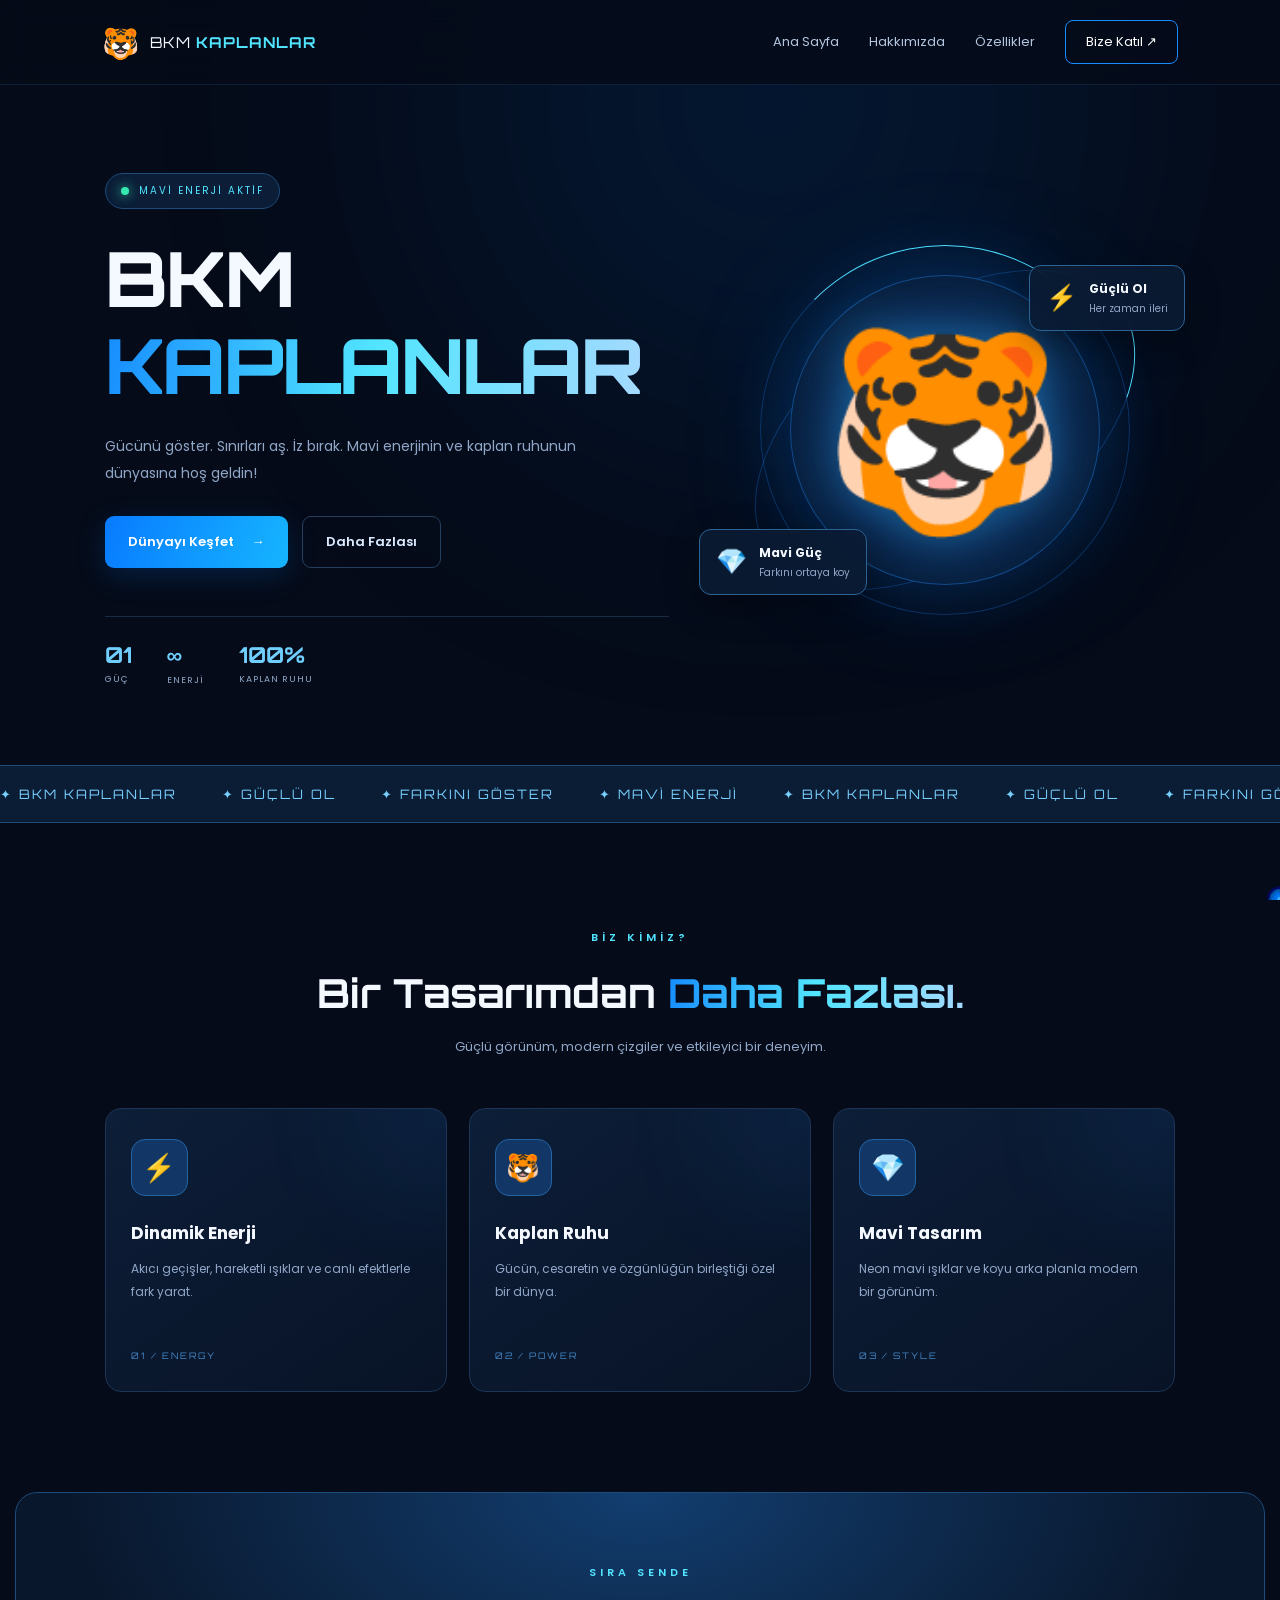
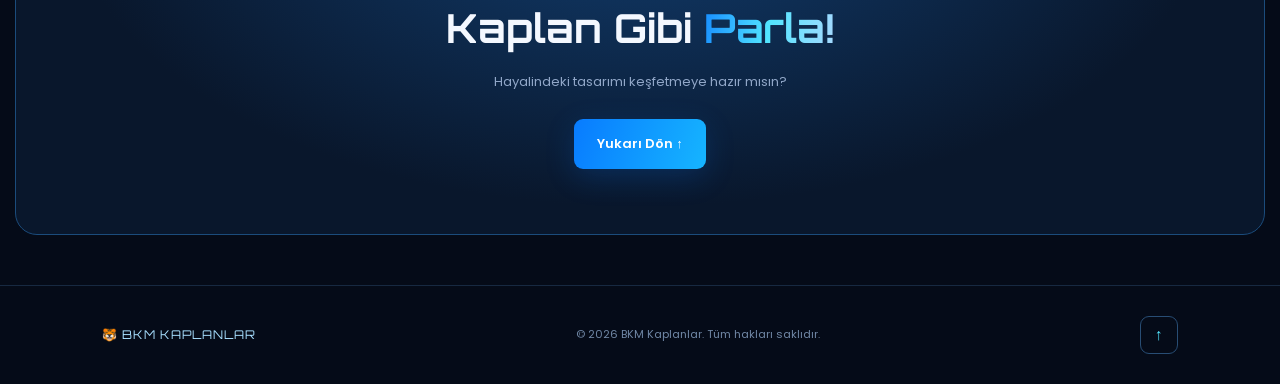
==== web/index.html @ 0373c17e "hata düzeltim ve 404 bulunamadı (not found) ekledim" ====
<!DOCTYPE html>
<html lang="tr">
<head>
    <meta charset="UTF-8">
    <meta name="viewport" content="width=device-width, initial-scale=1.0">
    <title>BKM Kaplanlar | Gücünü Göster</title>
    <link rel="stylesheet" href="style.css">
    <link rel="preconnect" href="https://fonts.googleapis.com">
    <link href="https://fonts.googleapis.com/css2?family=Orbitron:wght@400;600;800&family=Poppins:wght@300;400;600;700&display=swap" rel="stylesheet">
</head>
<body>

    <div class="background-glow"></div>
    <canvas id="particles"></canvas>

    <header class="navbar">
        <a href="#anasayfa" class="logo">
            <span class="logo-icon">🐯</span>
            <span>BKM <b>KAPLANLAR</b></span>
        </a>

        <button class="menu-toggle" id="menuToggle" aria-label="Menüyü aç"
            aria-expanded="false">☰</button>

        <nav id="navMenu">
            <a href="#anasayfa">Ana Sayfa</a>
            <a href="#hakkimizda">Hakkımızda</a>
            <a href="#ozellikler">Özellikler</a>
            <a href="#iletisim" class="nav-button">Bize Katıl ↗</a>
        </nav>
    </header>

    <main>
        <section class="hero" id="anasayfa">
            <div class="hero-content reveal">
                <div class="status">
                    <span class="status-dot"></span>
                    MAVİ ENERJİ AKTİF
                </div>

                <h1>
                    BKM<br>
                    <span class="gradient-text">KAPLANLAR</span>
                </h1>

                <p class="hero-description">
                    Gücünü göster. Sınırları aş. İz bırak.
                    Mavi enerjinin ve kaplan ruhunun dünyasına hoş geldin!
                </p>

                <div class="hero-buttons">
                    <a href="#hakkimizda" class="primary-button">
                        Dünyayı Keşfet <span>→</span>
                    </a>
                    <a href="#ozellikler" class="secondary-button">
                        Daha Fazlası
                    </a>
                </div>

                <div class="hero-stats">
                    <div>
                        <strong>01</strong>
                        <span>GÜÇ</span>
                    </div>
                    <div>
                        <strong>∞</strong>
                        <span>ENERJİ</span>
                    </div>
                    <div>
                        <strong>100%</strong>
                        <span>KAPLAN RUHU</span>
                    </div>
                </div>
            </div>

            <div class="hero-visual reveal">
                <div class="orbit orbit-one"></div>
                <div class="orbit orbit-two"></div>

                <div class="tiger-circle">
                    <div class="tiger-glow"></div>
                    <div class="tiger-emoji">🐯</div>
                </div>

                <div class="floating-card card-top">
                    <span>⚡</span>
                    <div>
                        <strong>Güçlü Ol</strong>
                        <small>Her zaman ileri</small>
                    </div>
                </div>

                <div class="floating-card card-bottom">
                    <span>💎</span>
                    <div>
                        <strong>Mavi Güç</strong>
                        <small>Farkını ortaya koy</small>
                    </div>
                </div>
            </div>
        </section>

        <div class="marquee">
            <div class="marquee-track">
                <span>✦ BKM KAPLANLAR</span>
                <span>✦ GÜÇLÜ OL</span>
                <span>✦ FARKINI GÖSTER</span>
                <span>✦ MAVİ ENERJİ</span>
                <span>✦ BKM KAPLANLAR</span>
                <span>✦ GÜÇLÜ OL</span>
                <span>✦ FARKINI GÖSTER</span>
                <span>✦ MAVİ ENERJİ</span>
            </div>
        </div>

        <section class="about section" id="hakkimizda">
            <div class="section-heading reveal">
                <span class="eyebrow">BİZ KİMİZ?</span>
                <h2>Bir Tasarımdan <span class="gradient-text">Daha Fazlası.</span></h2>
                <p>Güçlü görünüm, modern çizgiler ve etkileyici bir deneyim.</p>
            </div>

            <div class="feature-grid" id="ozellikler">
                <article class="feature-card reveal">
                    <div class="feature-icon">⚡</div>
                    <h3>Dinamik Enerji</h3>
                    <p>Akıcı geçişler, hareketli ışıklar ve canlı efektlerle fark yarat.</p>
                    <span class="card-number">01 / ENERGY</span>
                </article>

                <article class="feature-card reveal">
                    <div class="feature-icon">🐯</div>
                    <h3>Kaplan Ruhu</h3>
                    <p>Gücün, cesaretin ve özgünlüğün birleştiği özel bir dünya.</p>
                    <span class="card-number">02 / POWER</span>
                </article>

                <article class="feature-card reveal">
                    <div class="feature-icon">💎</div>
                    <h3>Mavi Tasarım</h3>
                    <p>Neon mavi ışıklar ve koyu arka planla modern bir görünüm.</p>
                    <span class="card-number">03 / STYLE</span>
                </article>
            </div>
        </section>

        <section class="cta-section section reveal" id="iletisim">
            <span class="eyebrow">SIRA SENDE</span>
            <h2>Kaplan Gibi <span class="gradient-text">Parla!</span></h2>
            <p>Hayalindeki tasarımı keşfetmeye hazır mısın?</p>
            <a href="#anasayfa" class="primary-button">Yukarı Dön ↑</a>
        </section>
    </main>

    <footer>
        <a href="#anasayfa" class="footer-logo">🐯 BKM KAPLANLAR</a>
        <p>© <span id="year"></span> BKM Kaplanlar. Tüm hakları saklıdır.</p>
        <a href="#anasayfa" class="back-top">↑</a>
    </footer>

    <script src="script.js"></script>
</body>
</html>
---- web/style.css ----
:root {
    --bg: #050b18;
    --panel: #0b1730;
    --blue: #168cff;
    --cyan: #52e5ff;
    --text: #f4f8ff;
    --muted: #91a7c8;
}

* {
    margin: 0;
    padding: 0;
    box-sizing: border-box;
}

html {
    scroll-behavior: smooth;
    scroll-padding-top: 90px;
}

body {
    background: var(--bg);
    color: var(--text);
    font-family: 'Poppins', sans-serif;
    overflow-x: hidden;
}

a {
    color: inherit;
    text-decoration: none;
}

button, a {
    -webkit-tap-highlight-color: transparent;
}

.background-glow {
    position: fixed;
    width: 650px;
    height: 650px;
    top: -220px;
    left: 35%;
    background: #087bff;
    opacity: .12;
    filter: blur(150px);
    border-radius: 50%;
    pointer-events: none;
    z-index: -1;
}

#particles {
    position: fixed;
    inset: 0;
    width: 100%;
    height: 100%;
    pointer-events: none;
    z-index: -1;
}

.navbar {
    width: 100%;
    min-height: 85px;
    padding: 20px 8%;
    display: flex;
    align-items: center;
    justify-content: space-between;
    gap: 20px;
    background: rgba(5, 11, 24, .8);
    border-bottom: 1px solid rgba(82, 180, 255, .13);
    backdrop-filter: blur(18px);
    position: sticky;
    top: 0;
    z-index: 100;
}

.logo, .footer-logo {
    display: flex;
    align-items: center;
    gap: 10px;
    font-family: 'Orbitron', sans-serif;
    font-size: 15px;
    letter-spacing: 1px;
}

.logo-icon {
    font-size: 30px;
}

.logo b {
    color: var(--cyan);
}

nav {
    display: flex;
    align-items: center;
    gap: 30px;
}

nav a {
    color: #b4c5df;
    font-size: 13px;
    transition: .3s;
}

nav a:hover {
    color: var(--cyan);
}

.nav-button {
    border: 1px solid #168cff;
    padding: 11px 20px;
    border-radius: 8px;
    color: white;
}

.nav-button:hover {
    background: var(--blue);
    box-shadow: 0 0 25px #168cff66;
}

.menu-toggle {
    display: none;
    border: 0;
    background: none;
    color: white;
    font-size: 27px;
    cursor: pointer;
}

.hero {
    max-width: 1250px;
    min-height: 680px;
    margin: auto;
    padding: 85px 7% 75px;
    display: grid;
    grid-template-columns: 1.1fr .9fr;
    align-items: center;
    gap: 45px;
}

.status {
    display: inline-flex;
    align-items: center;
    gap: 10px;
    padding: 9px 15px;
    background: #0b1d37;
    border: 1px solid #1d4b7a;
    border-radius: 30px;
    font-size: 10px;
    letter-spacing: 2px;
    color: var(--cyan);
    margin-bottom: 25px;
}

.status-dot {
    width: 8px;
    height: 8px;
    border-radius: 50%;
    background: #35e8b0;
    box-shadow: 0 0 12px #35e8b0;
    animation: pulse 1.5s infinite;
}

.hero h1 {
    font-family: 'Orbitron', sans-serif;
    font-size: clamp(42px, 6vw, 76px);
    font-weight: 800;
    line-height: 1.15;
    letter-spacing: -2px;
}

.gradient-text {
    color: var(--cyan);
    background: linear-gradient(100deg, #168cff, #52e5ff, #a6d9ff);
    -webkit-background-clip: text;
    background-clip: text;
    -webkit-text-fill-color: transparent;
}

.hero-description {
    max-width: 490px;
    color: var(--muted);
    line-height: 1.9;
    margin: 25px 0 30px;
    font-size: 14px;
}

.hero-buttons {
    display: flex;
    flex-wrap: wrap;
    gap: 14px;
}

.primary-button, .secondary-button {
    display: inline-flex;
    justify-content: center;
    align-items: center;
    gap: 18px;
    padding: 15px 23px;
    border-radius: 9px;
    font-size: 13px;
    font-weight: 600;
    transition: transform .3s, box-shadow .3s, background .3s;
}

.primary-button {
    background: linear-gradient(110deg, #087bff, #16b5ff);
    color: white;
    box-shadow: 0 8px 30px #087bff30;
}

.primary-button:hover {
    transform: translateY(-4px);
    box-shadow: 0 10px 35px #087bff70;
}

.secondary-button {
    border: 1px solid #263f60;
    color: #dceaff;
}

.secondary-button:hover {
    border-color: var(--cyan);
    transform: translateY(-4px);
}

.hero-stats {
    display: flex;
    gap: 35px;
    margin-top: 48px;
    padding-top: 24px;
    border-top: 1px solid #1b2b43;
}

.hero-stats div {
    display: flex;
    flex-direction: column;
    gap: 5px;
}

.hero-stats strong {
    font-family: 'Orbitron', sans-serif;
    font-size: 22px;
    color: #70cfff;
}

.hero-stats span {
    font-size: 9px;
    color: var(--muted);
    letter-spacing: 1px;
}

.hero-visual {
    position: relative;
    min-height: 420px;
    display: grid;
    place-items: center;
}

.tiger-circle {
    width: min(310px, 72vw);
    aspect-ratio: 1;
    border-radius: 50%;
    display: grid;
    place-items: center;
    position: relative;
    background: radial-gradient(circle, #123e75 0%, #0b1c3b 55%, #071021 75%);
    border: 1px solid #248dff70;
    box-shadow: 0 0 70px #087bff30, inset 0 0 40px #168cff20;
    animation: float 5s ease-in-out infinite;
}

.tiger-emoji {
    font-size: clamp(120px, 17vw, 195px);
    filter: drop-shadow(0 0 25px #31b8ff65);
    animation: tigerGlow 3s ease-in-out infinite alternate;
    z-index: 2;
}

.tiger-glow {
    position: absolute;
    inset: 15%;
    background: #168cff;
    filter: blur(80px);
    opacity: .35;
    border-radius: 50%;
}

.orbit {
    position: absolute;
    border: 1px solid #258bff45;
    border-radius: 50%;
    pointer-events: none;
}

.orbit-one {
    width: 370px;
    height: 370px;
    animation: rotate 18s linear infinite;
    border-top-color: var(--cyan);
}

.orbit-two {
    width: 430px;
    height: 250px;
    transform: rotate(-35deg);
    border-right-color: var(--cyan);
    animation: rotate 14s linear infinite reverse;
}

.floating-card {
    position: absolute;
    display: flex;
    align-items: center;
    gap: 12px;
    background: rgba(11, 27, 52, .9);
    border: 1px solid #2c6395;
    border-radius: 12px;
    padding: 13px 16px;
    box-shadow: 0 12px 35px #0005;
    backdrop-filter: blur(12px);
    animation: float 4s ease-in-out infinite;
    z-index: 3;
}

.floating-card > span {
    font-size: 25px;
}

.floating-card div {
    display: flex;
    flex-direction: column;
    gap: 3px;
}

.floating-card strong {
    font-size: 12px;
}

.floating-card small {
    color: var(--muted);
    font-size: 10px;
}

.card-top {
    top: 45px;
    right: -10px;
}

.card-bottom {
    bottom: 45px;
    left: -15px;
    animation-delay: -2s;
}

.marquee {
    overflow: hidden;
    background: #0b1c35;
    border-top: 1px solid #1d4b7a;
    border-bottom: 1px solid #1d4b7a;
    padding: 20px 0;
}

.marquee-track {
    display: flex;
    width: max-content;
    gap: 45px;
    animation: marquee 24s linear infinite;
}

.marquee-track span {
    color: #77cfff;
    font-family: 'Orbitron', sans-serif;
    font-size: 13px;
    letter-spacing: 2px;
    white-space: nowrap;
}

.section {
    max-width: 1250px;
    margin: auto;
    padding: 100px 7%;
}

.section-heading {
    text-align: center;
    margin-bottom: 50px;
}

.eyebrow {
    color: var(--cyan);
    font-size: 11px;
    letter-spacing: 4px;
    font-weight: 600;
}

.section-heading h2, .cta-section h2 {
    margin-top: 15px;
    font-family: 'Orbitron', sans-serif;
    font-size: clamp(25px, 4vw, 40px);
    line-height: 1.5;
}

.section-heading p, .cta-section p {
    color: var(--muted);
    margin-top: 12px;
    font-size: 13px;
    line-height: 1.8;
}

.feature-grid {
    display: grid;
    grid-template-columns: repeat(3, 1fr);
    gap: 22px;
}

.feature-card {
    position: relative;
    overflow: hidden;
    padding: 30px 25px;
    background: linear-gradient(145deg, #0d1e38, #081326);
    border: 1px solid #1d3556;
    border-radius: 16px;
    transition: transform .35s, border-color .35s, box-shadow .35s;
}

.feature-card::before {
    content: "";
    position: absolute;
    width: 100px;
    height: 100px;
    right: -40px;
    top: -40px;
    background: var(--blue);
    filter: blur(65px);
    opacity: .2;
    transition: opacity .3s;
}

.feature-card:hover {
    transform: translateY(-10px);
    border-color: #278eff;
    box-shadow: 0 15px 40px #087bff17;
}

.feature-card:hover::before {
    opacity: .65;
}

.feature-icon {
    width: 57px;
    height: 57px;
    display: grid;
    place-items: center;
    background: #123766;
    border: 1px solid #2464a5;
    border-radius: 14px;
    font-size: 27px;
    margin-bottom: 24px;
}

.feature-card h3 {
    font-size: 17px;
    margin-bottom: 12px;
}

.feature-card p {
    color: var(--muted);
    font-size: 12px;
    line-height: 1.9;
    min-height: 70px;
}

.card-number {
    display: block;
    color: #4487c6;
    font-family: 'Orbitron', sans-serif;
    font-size: 9px;
    letter-spacing: 2px;
    margin-top: 22px;
}

.cta-section {
    margin-bottom: 50px;
    padding: 65px 25px;
    text-align: center;
    border: 1px solid #1b4c7c;
    border-radius: 22px;
    background: radial-gradient(ellipse at top, #123e70 0%, #09172c 65%);
}

.cta-section p {
    margin-bottom: 25px;
}

footer {
    display: flex;
    align-items: center;
    justify-content: space-between;
    flex-wrap: wrap;
    gap: 20px;
    padding: 30px 8%;
    border-top: 1px solid #172941;
}

.footer-logo {
    color: #a7dfff;
    font-size: 12px;
}

footer p {
    color: #7087a5;
    font-size: 11px;
}

.back-top {
    display: grid;
    place-items: center;
    width: 38px;
    height: 38px;
    border-radius: 9px;
    border: 1px solid #284d74;
    color: var(--cyan);
}

.reveal {
    opacity: 0;
    transform: translateY(30px);
    transition: opacity .8s ease, transform .8s ease;
}

.reveal.visible {
    opacity: 1;
    transform: translateY(0);
}

@keyframes float {
    0%, 100% { transform: translateY(0); }
    50% { transform: translateY(-14px); }
}

@keyframes rotate {
    to { transform: rotate(360deg); }
}

@keyframes pulse {
    50% { opacity: .35; box-shadow: 0 0 3px #35e8b0; }
}

@keyframes tigerGlow {
    from { filter: drop-shadow(0 0 12px #31b8ff35); }
    to { filter: drop-shadow(0 0 30px #31b8ff90); }
}

@keyframes marquee {
    to { transform: translateX(-50%); }
}

@media (max-width: 850px) {
    .navbar {
        padding: 18px 5%;
    }

    .menu-toggle {
        display: block;
    }

    nav {
        display: none;
        position: absolute;
        top: 100%;
        left: 0;
        right: 0;
        padding: 25px;
        flex-direction: column;
        gap: 22px;
        background: #071326;
        border-bottom: 1px solid #1d4b7a;
    }

    nav.open {
        display: flex;
    }

    .hero {
        grid-template-columns: 1fr;
        padding-top: 65px;
        text-align: center;
        gap: 25px;
    }

    .hero-description {
        margin-left: auto;
        margin-right: auto;
    }

    .hero-buttons, .hero-stats {
        justify-content: center;
    }

    .hero-visual {
        min-height: 390px;
    }

    .card-top {
        right: 0;
    }

    .card-bottom {
        left: 0;
    }

    .feature-grid {
        grid-template-columns: 1fr;
    }

    .feature-card p {
        min-height: auto;
    }

    .section {
        padding-top: 70px;
        padding-bottom: 70px;
    }
}

@media (max-width: 450px) {
    .logo {
        font-size: 11px;
    }

    .hero h1 {
        font-size: 39px;
    }

    .hero-stats {
        gap: 20px;
    }

    .hero-stats strong {
        font-size: 17px;
    }

    .hero-visual {
        min-height: 330px;
    }

    .orbit-one {
        width: 290px;
        height: 290px;
    }

    .orbit-two {
        width: 320px;
        height: 200px;
    }

    .floating-card {
        padding: 10px;
    }

    footer {
        justify-content: center;
        text-align: center;
    }
}

@media (prefers-reduced-motion: reduce) {
    *, *::before, *::after {
        animation-duration: .01ms !important;
        animation-iteration-count: 1 !important;
        scroll-behavior: auto !important;
        transition-duration: .01ms !important;
    }

    .reveal {
        opacity: 1;
        transform: none;
    }
}
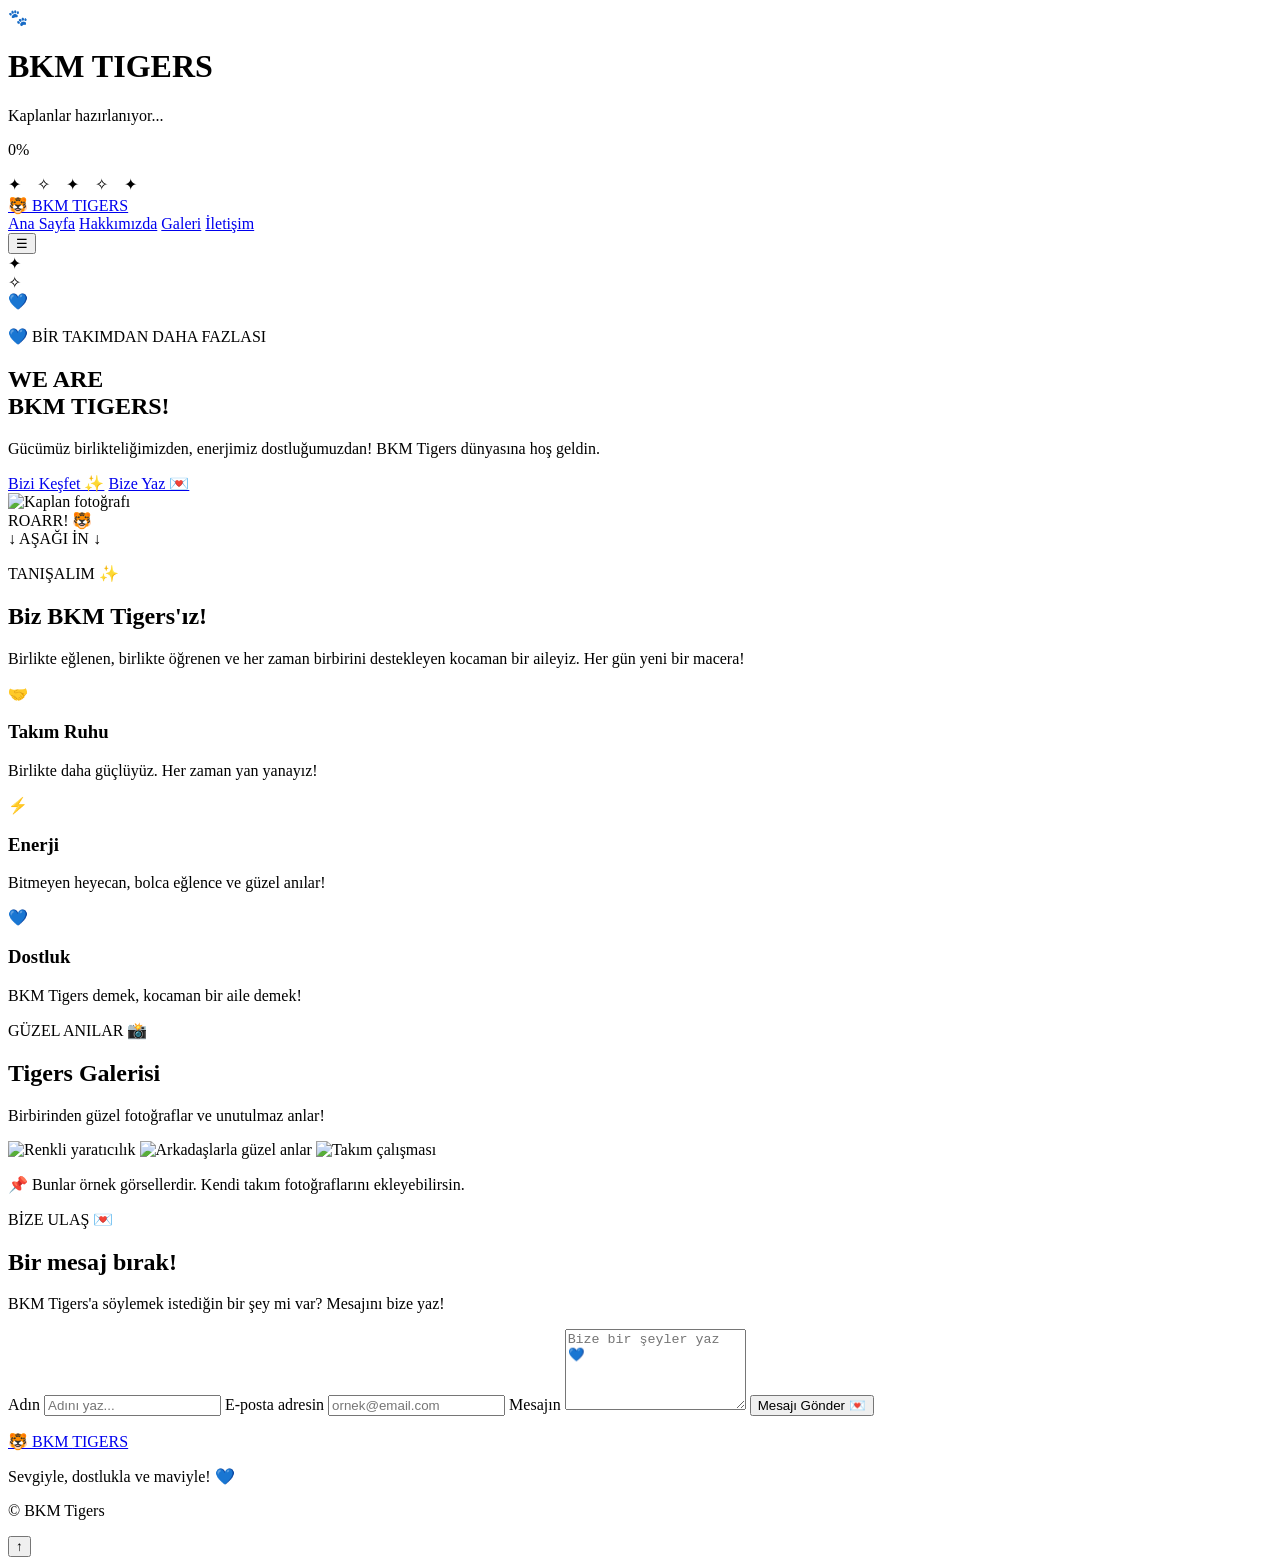
==== commit 775f5409: "yeni dizilim ekledim" ====
--- a/web/index.html
+++ b/web/index.html
@@ -2,163 +2,255 @@
 <!DOCTYPE html>
 <html lang="tr">
 <head>
-    <meta charset="UTF-8">
-    <meta name="viewport" content="width=device-width, initial-scale=1.0">
-    <title>BKM Kaplanlar | Gücünü Göster</title>
-    <link rel="stylesheet" href="style.css">
-    <link rel="preconnect" href="https://fonts.googleapis.com">
-    <link href="https://fonts.googleapis.com/css2?family=Orbitron:wght@400;600;800&family=Poppins:wght@300;400;600;700&display=swap" rel="stylesheet">
+  <meta charset="UTF-8">
+  <meta name="viewport" content="width=device-width, initial-scale=1.0">
+  <meta name="theme-color" content="#071b46">
+
+  <title>BKM Tigers 💙🐯</title>
+
+  <meta
+    name="description"
+    content="BKM Tigers dünyasına hoş geldin! Takımımızı keşfet, galerimize göz at ve bize mesaj gönder."
+  >
+
+  <link rel="preconnect" href="https://fonts.googleapis.com">
+  <link rel="preconnect" href="https://fonts.gstatic.com" crossorigin>
+  <link
+    href="https://fonts.googleapis.com/css2?family=Poppins:wght@400;500;600;700;800&display=swap"
+    rel="stylesheet"
+  >
 </head>
+
 <body>
 
-    <div class="background-glow"></div>
-    <canvas id="particles"></canvas>
-
-    <header class="navbar">
-        <a href="#anasayfa" class="logo">
-            <span class="logo-icon">🐯</span>
-            <span>BKM <b>KAPLANLAR</b></span>
-        </a>
-
-        <button class="menu-toggle" id="menuToggle" aria-label="Menüyü aç"
-            aria-expanded="false">☰</button>
-
-        <nav id="navMenu">
-            <a href="#anasayfa">Ana Sayfa</a>
-            <a href="#hakkimizda">Hakkımızda</a>
-            <a href="#ozellikler">Özellikler</a>
-            <a href="#iletisim" class="nav-button">Bize Katıl ↗</a>
-        </nav>
-    </header>
-
-    <main>
-        <section class="hero" id="anasayfa">
-            <div class="hero-content reveal">
-                <div class="status">
-                    <span class="status-dot"></span>
-                    MAVİ ENERJİ AKTİF
-                </div>
-
-                <h1>
-                    BKM<br>
-                    <span class="gradient-text">KAPLANLAR</span>
-                </h1>
-
-                <p class="hero-description">
-                    Gücünü göster. Sınırları aş. İz bırak.
-                    Mavi enerjinin ve kaplan ruhunun dünyasına hoş geldin!
-                </p>
-
-                <div class="hero-buttons">
-                    <a href="#hakkimizda" class="primary-button">
-                        Dünyayı Keşfet <span>→</span>
-                    </a>
-                    <a href="#ozellikler" class="secondary-button">
-                        Daha Fazlası
-                    </a>
-                </div>
-
-                <div class="hero-stats">
-                    <div>
-                        <strong>01</strong>
-                        <span>GÜÇ</span>
-                    </div>
-                    <div>
-                        <strong>∞</strong>
-                        <span>ENERJİ</span>
-                    </div>
-                    <div>
-                        <strong>100%</strong>
-                        <span>KAPLAN RUHU</span>
-                    </div>
-                </div>
-            </div>
-
-            <div class="hero-visual reveal">
-                <div class="orbit orbit-one"></div>
-                <div class="orbit orbit-two"></div>
-
-                <div class="tiger-circle">
-                    <div class="tiger-glow"></div>
-                    <div class="tiger-emoji">🐯</div>
-                </div>
-
-                <div class="floating-card card-top">
-                    <span>⚡</span>
-                    <div>
-                        <strong>Güçlü Ol</strong>
-                        <small>Her zaman ileri</small>
-                    </div>
-                </div>
-
-                <div class="floating-card card-bottom">
-                    <span>💎</span>
-                    <div>
-                        <strong>Mavi Güç</strong>
-                        <small>Farkını ortaya koy</small>
-                    </div>
-                </div>
-            </div>
-        </section>
-
-        <div class="marquee">
-            <div class="marquee-track">
-                <span>✦ BKM KAPLANLAR</span>
-                <span>✦ GÜÇLÜ OL</span>
-                <span>✦ FARKINI GÖSTER</span>
-                <span>✦ MAVİ ENERJİ</span>
-                <span>✦ BKM KAPLANLAR</span>
-                <span>✦ GÜÇLÜ OL</span>
-                <span>✦ FARKINI GÖSTER</span>
-                <span>✦ MAVİ ENERJİ</span>
-            </div>
+  <!-- YÜKLEME EKRANI -->
+  <div id="loader" class="loader">
+    <div class="loader-content">
+      <div class="loader-paw" aria-hidden="true">🐾</div>
+
+      <h1>BKM <span>TIGERS</span></h1>
+      <p class="loader-message">Kaplanlar hazırlanıyor...</p>
+
+      <div
+        class="loader-track"
+        role="progressbar"
+        aria-label="Sayfa yükleniyor"
+        aria-valuemin="0"
+        aria-valuemax="100"
+        aria-valuenow="0"
+        id="loaderTrack"
+      >
+        <div class="loader-progress" id="loaderProgress"></div>
+      </div>
+
+      <p class="loader-percent" id="loaderPercent">0%</p>
+      <div class="loader-stars" aria-hidden="true">✦　✧　✦　✧　✦</div>
+    </div>
+  </div>
+
+  <!-- ARKA PLAN PARÇACIKLARI -->
+  <div
+    class="background-particles"
+    id="particles"
+    aria-hidden="true"
+  ></div>
+
+  <!-- NAVİGASYON -->
+  <nav class="navbar" aria-label="Ana navigasyon">
+    <a href="#home" class="logo">🐯 BKM <span>TIGERS</span></a>
+
+    <div class="nav-links">
+      <a href="#home">Ana Sayfa</a>
+      <a href="#about">Hakkımızda</a>
+      <a href="#gallery">Galeri</a>
+      <a href="#contact">İletişim</a>
+    </div>
+
+    <button
+      class="menu-btn"
+      id="menuBtn"
+      type="button"
+      aria-label="Menüyü aç"
+      aria-expanded="false"
+      aria-controls="site-navigation"
+    >☰</button>
+  </nav>
+
+  <main>
+    <!-- ANA SAYFA -->
+    <section class="hero" id="home">
+      <div class="floating star star1" aria-hidden="true">✦</div>
+      <div class="floating star star2" aria-hidden="true">✧</div>
+      <div class="floating heart" aria-hidden="true">💙</div>
+
+      <div class="hero-text">
+        <p class="tag">💙 BİR TAKIMDAN DAHA FAZLASI</p>
+
+        <h1>
+          WE ARE<br>
+          <span>BKM TIGERS!</span>
+        </h1>
+
+        <p class="description">
+          Gücümüz birlikteliğimizden, enerjimiz dostluğumuzdan!
+          BKM Tigers dünyasına hoş geldin.
+        </p>
+
+        <div class="hero-buttons">
+          <a href="#about" class="btn primary">Bizi Keşfet ✨</a>
+          <a href="#contact" class="btn secondary">Bize Yaz 💌</a>
         </div>
-
-        <section class="about section" id="hakkimizda">
-            <div class="section-heading reveal">
-                <span class="eyebrow">BİZ KİMİZ?</span>
-                <h2>Bir Tasarımdan <span class="gradient-text">Daha Fazlası.</span></h2>
-                <p>Güçlü görünüm, modern çizgiler ve etkileyici bir deneyim.</p>
-            </div>
-
-            <div class="feature-grid" id="ozellikler">
-                <article class="feature-card reveal">
-                    <div class="feature-icon">⚡</div>
-                    <h3>Dinamik Enerji</h3>
-                    <p>Akıcı geçişler, hareketli ışıklar ve canlı efektlerle fark yarat.</p>
-                    <span class="card-number">01 / ENERGY</span>
-                </article>
-
-                <article class="feature-card reveal">
-                    <div class="feature-icon">🐯</div>
-                    <h3>Kaplan Ruhu</h3>
-                    <p>Gücün, cesaretin ve özgünlüğün birleştiği özel bir dünya.</p>
-                    <span class="card-number">02 / POWER</span>
-                </article>
-
-                <article class="feature-card reveal">
-                    <div class="feature-icon">💎</div>
-                    <h3>Mavi Tasarım</h3>
-                    <p>Neon mavi ışıklar ve koyu arka planla modern bir görünüm.</p>
-                    <span class="card-number">03 / STYLE</span>
-                </article>
-            </div>
-        </section>
-
-        <section class="cta-section section reveal" id="iletisim">
-            <span class="eyebrow">SIRA SENDE</span>
-            <h2>Kaplan Gibi <span class="gradient-text">Parla!</span></h2>
-            <p>Hayalindeki tasarımı keşfetmeye hazır mısın?</p>
-            <a href="#anasayfa" class="primary-button">Yukarı Dön ↑</a>
-        </section>
-    </main>
-
-    <footer>
-        <a href="#anasayfa" class="footer-logo">🐯 BKM KAPLANLAR</a>
-        <p>© <span id="year"></span> BKM Kaplanlar. Tüm hakları saklıdır.</p>
-        <a href="#anasayfa" class="back-top">↑</a>
-    </footer>
-
-    <script src="script.js"></script>
+      </div>
+
+      <div class="mascot">
+        <div class="mascot-circle">
+          <img
+            src="https://images.unsplash.com/photo-1561731216-c3a4d99437d5?auto=format&fit=crop&w=700&q=85"
+            alt="Kaplan fotoğrafı"
+            fetchpriority="high"
+          >
+        </div>
+
+        <span class="bubble">ROARR! 🐯</span>
+      </div>
+
+      <div class="scroll-hint" aria-hidden="true">↓ AŞAĞI İN ↓</div>
+    </section>
+
+    <!-- HAKKIMIZDA -->
+    <section class="about section" id="about">
+      <p class="tag">TANIŞALIM ✨</p>
+
+      <h2>Biz <span>BKM Tigers'ız!</span></h2>
+
+      <p class="section-text">
+        Birlikte eğlenen, birlikte öğrenen ve her zaman birbirini
+        destekleyen kocaman bir aileyiz. Her gün yeni bir macera!
+      </p>
+
+      <div class="cards">
+        <article class="card">
+          <div class="card-icon" aria-hidden="true">🤝</div>
+          <h3>Takım Ruhu</h3>
+          <p>Birlikte daha güçlüyüz. Her zaman yan yanayız!</p>
+        </article>
+
+        <article class="card">
+          <div class="card-icon" aria-hidden="true">⚡</div>
+          <h3>Enerji</h3>
+          <p>Bitmeyen heyecan, bolca eğlence ve güzel anılar!</p>
+        </article>
+
+        <article class="card">
+          <div class="card-icon" aria-hidden="true">💙</div>
+          <h3>Dostluk</h3>
+          <p>BKM Tigers demek, kocaman bir aile demek!</p>
+        </article>
+      </div>
+    </section>
+
+    <!-- GALERİ -->
+    <section class="gallery section" id="gallery">
+      <p class="tag">GÜZEL ANILAR 📸</p>
+
+      <h2>Tigers <span>Galerisi</span></h2>
+
+      <p class="section-text">
+        Birbirinden güzel fotoğraflar ve unutulmaz anlar!
+      </p>
+
+      <div class="gallery-grid">
+        <img
+          src="https://images.unsplash.com/photo-1513364776144-60967b0f800f?auto=format&fit=crop&w=700&q=80"
+          alt="Renkli yaratıcılık"
+          loading="lazy"
+        >
+
+        <img
+          src="https://images.unsplash.com/photo-1529156069898-49953e39b3ac?auto=format&fit=crop&w=700&q=80"
+          alt="Arkadaşlarla güzel anlar"
+          loading="lazy"
+        >
+
+        <img
+          src="https://images.unsplash.com/photo-1517245386807-bb43f82c33c4?auto=format&fit=crop&w=700&q=80"
+          alt="Takım çalışması"
+          loading="lazy"
+        >
+      </div>
+
+      <p class="gallery-note">
+        📌 Bunlar örnek görsellerdir. Kendi takım fotoğraflarını ekleyebilirsin.
+      </p>
+    </section>
+
+    <!-- İLETİŞİM -->
+    <section class="contact section" id="contact">
+      <p class="tag">BİZE ULAŞ 💌</p>
+
+      <h2>Bir mesaj <span>bırak!</span></h2>
+
+      <p class="section-text">
+        BKM Tigers'a söylemek istediğin bir şey mi var?
+        Mesajını bize yaz!
+      </p>
+
+      <form id="contactForm" class="contact-form">
+        <label for="name">Adın</label>
+        <input
+          id="name"
+          name="name"
+          type="text"
+          placeholder="Adını yaz..."
+          autocomplete="name"
+          required
+        >
+
+        <label for="email">E-posta adresin</label>
+        <input
+          id="email"
+          name="email"
+          type="email"
+          placeholder="ornek@email.com"
+          autocomplete="email"
+          required
+        >
+
+        <label for="message">Mesajın</label>
+        <textarea
+          id="message"
+          name="message"
+          rows="5"
+          placeholder="Bize bir şeyler yaz 💙"
+          required
+        ></textarea>
+
+        <button type="submit" class="btn primary submit-btn">
+          Mesajı Gönder 💌
+        </button>
+
+        <p id="formStatus" role="status" aria-live="polite"></p>
+      </form>
+    </section>
+  </main>
+
+  <!-- ALT BİLGİ -->
+  <footer>
+    <a href="#home" class="logo">🐯 BKM <span>TIGERS</span></a>
+
+    <p>Sevgiyle, dostlukla ve maviyle! 💙</p>
+
+    <p class="copyright">
+      © <span id="year"></span> BKM Tigers
+    </p>
+  </footer>
+
+  <!-- YUKARI ÇIK -->
+  <button
+    id="topBtn"
+    type="button"
+    aria-label="Yukarı çık"
+  >↑</button>
+
 </body>
 </html>
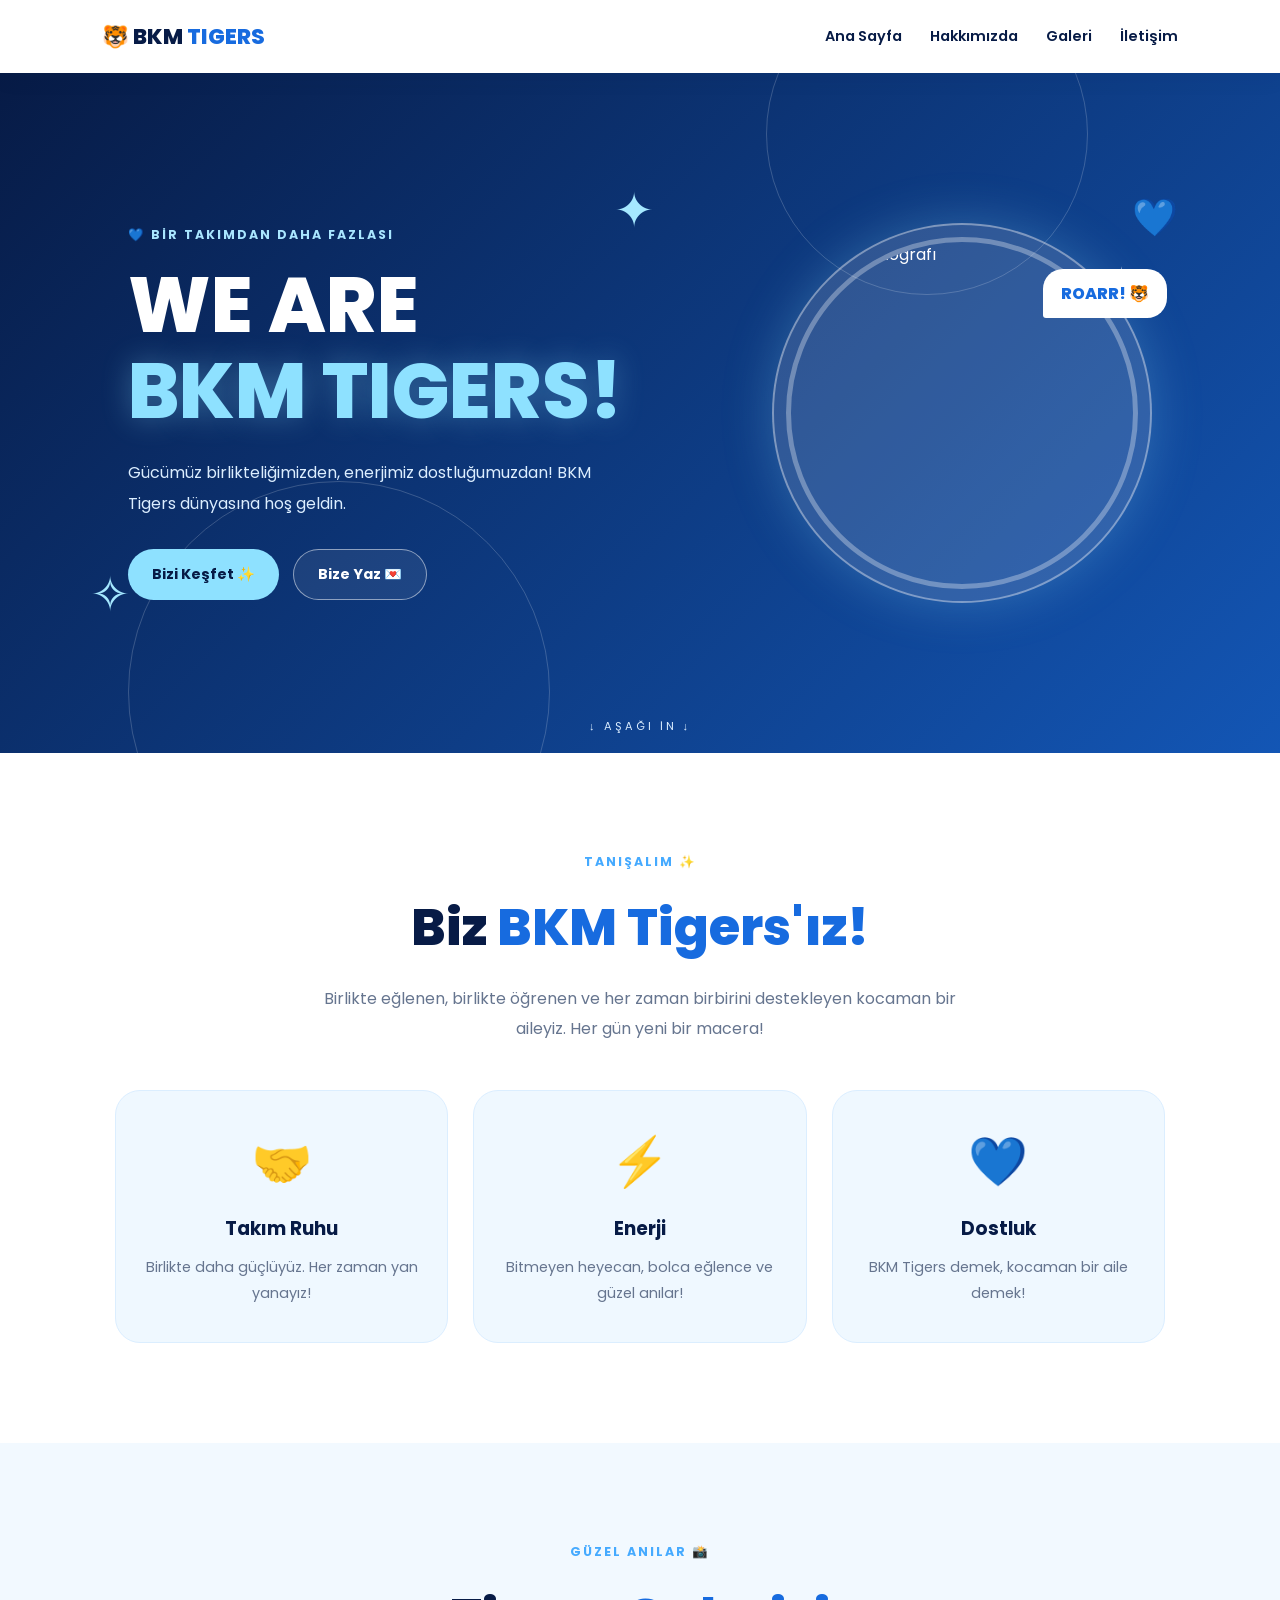
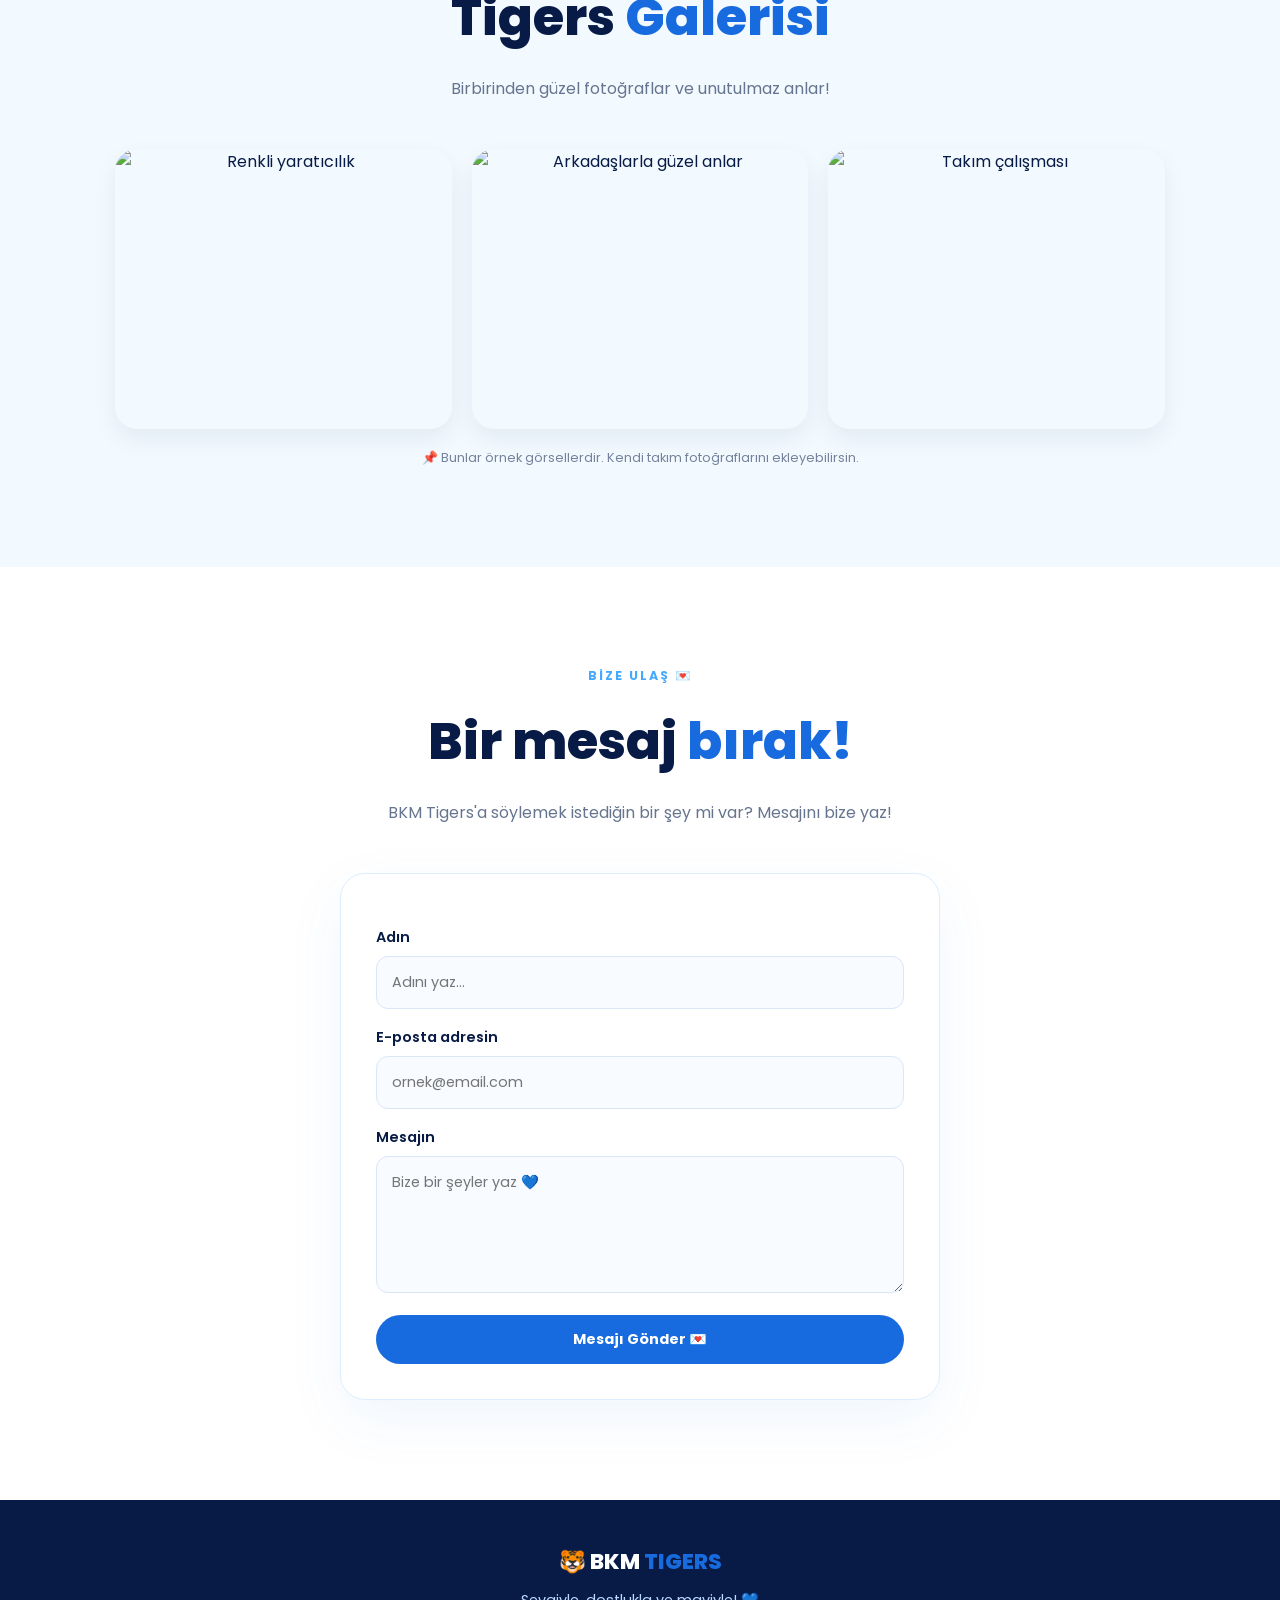
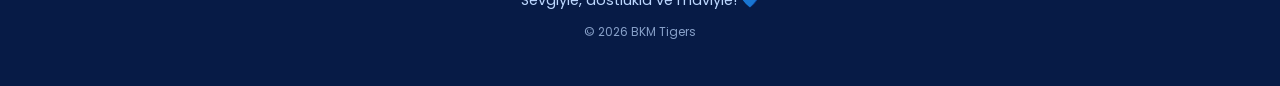
==== commit 04fde318: "Hata duzelttim." ====
--- a/web/index.html
+++ b/web/index.html
@@ -19,6 +19,8 @@
     href="https://fonts.googleapis.com/css2?family=Poppins:wght@400;500;600;700;800&display=swap"
     rel="stylesheet"
   >
+  <link rel="stylesheet" href="style.css">
+  <script src="script.js" defer></script>
 </head>
 
 <body>
--- a/web/style.css
+++ b/web/style.css
@@ -0,0 +1,878 @@
+@import url('https://fonts.googleapis.com/css2?family=Poppins:wght@400;500;600;700;800&display=swap');
+
+:root {
+  --blue: #176bdf;
+  --light-blue: #63c8ff;
+  --navy: #071b46;
+  --white: #fff;
+  --pale: #eff8ff;
+}
+
+* {
+  margin: 0;
+  padding: 0;
+  box-sizing: border-box;
+  scroll-behavior: smooth;
+}
+
+html {
+  scroll-padding-top: 85px;
+}
+
+body {
+  font-family: 'Poppins', sans-serif;
+  color: var(--navy);
+  background: var(--white);
+  overflow-x: clip;
+}
+
+a {
+  color: inherit;
+  text-decoration: none;
+}
+
+button,
+input,
+textarea {
+  font: inherit;
+}
+
+/* NAVBAR */
+.navbar {
+  display: flex;
+  justify-content: space-between;
+  align-items: center;
+  gap: 20px;
+  padding: 20px 8%;
+  background: rgba(255, 255, 255, .97);
+  position: sticky;
+  top: 0;
+  z-index: 100;
+  box-shadow: 0 4px 25px #071b4610;
+}
+
+.logo {
+  font-size: 1.35rem;
+  font-weight: 800;
+  white-space: nowrap;
+}
+
+.logo span {
+  color: var(--blue);
+}
+
+.nav-links {
+  display: flex;
+  align-items: center;
+  gap: 28px;
+}
+
+.nav-links a {
+  font-size: .9rem;
+  font-weight: 600;
+  transition: color .25s;
+}
+
+.nav-links a:hover {
+  color: var(--blue);
+}
+
+.menu-btn {
+  display: none;
+  border: 0;
+  background: none;
+  font-size: 1.6rem;
+  cursor: pointer;
+  color: var(--navy);
+}
+
+/* HERO */
+.hero {
+  min-height: 680px;
+  padding: 90px 10%;
+  background: linear-gradient(135deg, #071b46, #1356b5, #48baff);
+  background-size: 200% 200%;
+  color: white;
+  display: flex;
+  justify-content: space-between;
+  align-items: center;
+  gap: 45px;
+  position: relative;
+  overflow: hidden;
+  isolation: isolate;
+  animation: gradientMove 10s ease infinite;
+}
+
+.hero::before,
+.hero::after {
+  content: "";
+  position: absolute;
+  width: 320px;
+  height: 320px;
+  border: 1px solid #ffffff30;
+  border-radius: 50%;
+  pointer-events: none;
+  z-index: -1;
+  animation: orbitPulse 7s ease-in-out infinite;
+}
+
+.hero::before {
+  top: -100px;
+  right: 15%;
+}
+
+.hero::after {
+  bottom: -150px;
+  left: 10%;
+  width: 420px;
+  height: 420px;
+  animation-delay: 2s;
+}
+
+.hero-text {
+  max-width: 600px;
+  position: relative;
+  z-index: 2;
+  animation: slideIn .9s ease both;
+}
+
+.tag {
+  color: #45aaff;
+  font-weight: 700;
+  letter-spacing: 2px;
+  font-size: .78rem;
+  margin-bottom: 18px;
+}
+
+.hero .tag {
+  color: #a9e6ff;
+}
+
+.hero h1 {
+  font-size: clamp(2.8rem, 6vw, 5.5rem);
+  line-height: 1.12;
+  font-weight: 800;
+}
+
+.hero h1 span {
+  display: inline-block;
+  color: #8ee1ff;
+  text-shadow: 0 0 30px #8ee1ff55;
+  animation: titleFloat 3s ease-in-out infinite;
+}
+
+.description {
+  max-width: 490px;
+  color: #dceeff;
+  line-height: 1.9;
+  margin: 24px 0 30px;
+}
+
+.hero-buttons {
+  display: flex;
+  flex-wrap: wrap;
+  gap: 14px;
+}
+
+/* BUTTONS */
+.btn {
+  display: inline-flex;
+  justify-content: center;
+  align-items: center;
+  padding: 14px 24px;
+  border: none;
+  border-radius: 50px;
+  font-size: .9rem;
+  font-weight: 700;
+  cursor: pointer;
+  position: relative;
+  overflow: hidden;
+  transition: transform .25s, box-shadow .25s;
+}
+
+.btn:hover {
+  transform: translateY(-4px);
+  box-shadow: 0 10px 25px #0002;
+}
+
+.btn::before {
+  content: "";
+  position: absolute;
+  top: -50%;
+  left: -120%;
+  width: 60%;
+  height: 200%;
+  transform: rotate(25deg);
+  background: linear-gradient(90deg, transparent, #ffffff90, transparent);
+  transition: left .6s ease;
+  pointer-events: none;
+}
+
+.btn:hover::before {
+  left: 150%;
+}
+
+.primary {
+  color: var(--navy);
+  background: #8ee1ff;
+}
+
+.primary:hover {
+  box-shadow: 0 0 30px #38bdf888;
+}
+
+.secondary {
+  color: white;
+  border: 1px solid #ffffff80;
+  background: #ffffff12;
+}
+
+/* MASCOT */
+.mascot {
+  width: min(40%, 380px);
+  flex-shrink: 0;
+  position: relative;
+  animation: float 4s ease-in-out infinite;
+}
+
+.mascot-circle {
+  width: 100%;
+  aspect-ratio: 1;
+  padding: 12px;
+  border-radius: 50%;
+  background: #ffffff24;
+  border: 2px solid #ffffff60;
+  box-shadow: 0 0 50px #8ee1ff40;
+  position: relative;
+  animation: mascotGlow 3s ease-in-out infinite;
+}
+
+.mascot-circle img {
+  display: block;
+  width: 100%;
+  height: 100%;
+  object-fit: cover;
+  border-radius: 50%;
+  border: 5px solid #ffffff50;
+}
+
+.mascot-circle::after {
+  content: "✦";
+  position: absolute;
+  right: 4%;
+  top: 8%;
+  font-size: 2rem;
+  color: white;
+  animation: starTwinkle 1s infinite alternate;
+  pointer-events: none;
+}
+
+.bubble {
+  position: absolute;
+  right: -15px;
+  top: 12%;
+  padding: 12px 18px;
+  background: white;
+  color: var(--blue);
+  border-radius: 20px 20px 20px 3px;
+  font-weight: 800;
+  animation: bubbleBounce 2s ease-in-out infinite;
+}
+
+/* FLOATING DECORATIONS */
+.floating {
+  position: absolute;
+  pointer-events: none;
+  z-index: 1;
+  animation: float 3s ease-in-out infinite;
+}
+
+.star {
+  color: #a5e8ff;
+  font-size: 3rem;
+}
+
+.star1 {
+  top: 15%;
+  left: 48%;
+  animation: spinFloat 6s ease-in-out infinite;
+}
+
+.star2 {
+  bottom: 18%;
+  left: 7%;
+  animation: spinFloat 8s ease-in-out infinite reverse;
+}
+
+.heart {
+  top: 17%;
+  right: 8%;
+  font-size: 2.3rem;
+  animation: heartbeat 1.5s infinite;
+}
+
+.scroll-hint {
+  position: absolute;
+  bottom: 18px;
+  left: 50%;
+  transform: translateX(-50%);
+  font-size: .7rem;
+  letter-spacing: 3px;
+  color: #dceeff;
+  white-space: nowrap;
+}
+
+/* GENERAL SECTIONS */
+.section {
+  padding: 100px 9%;
+  text-align: center;
+  position: relative;
+}
+
+.section h2 {
+  font-size: clamp(2rem, 4vw, 3.2rem);
+  font-weight: 800;
+}
+
+.section h2 span {
+  color: var(--blue);
+}
+
+.section-text {
+  max-width: 650px;
+  margin: 18px auto 45px;
+  color: #66758f;
+  line-height: 1.9;
+}
+
+/* CARDS */
+.cards {
+  display: grid;
+  grid-template-columns: repeat(3, minmax(0, 1fr));
+  gap: 25px;
+}
+
+.card {
+  background: var(--pale);
+  padding: 35px 25px;
+  border-radius: 25px;
+  border: 1px solid #dbeeff;
+  transition: transform .3s, box-shadow .3s;
+}
+
+.card:hover {
+  transform: translateY(-10px);
+  box-shadow: 0 20px 40px #176bdf16;
+}
+
+.card-icon {
+  font-size: 3rem;
+  margin-bottom: 16px;
+}
+
+.card h3 {
+  margin-bottom: 12px;
+}
+
+.card p {
+  color: #66758f;
+  line-height: 1.8;
+  font-size: .9rem;
+}
+
+/* GALLERY */
+.gallery {
+  background: #f2f9ff;
+}
+
+.gallery-grid {
+  display: grid;
+  grid-template-columns: repeat(3, minmax(0, 1fr));
+  gap: 20px;
+}
+
+.gallery-grid img {
+  display: block;
+  width: 100%;
+  height: 280px;
+  object-fit: cover;
+  border-radius: 22px;
+  box-shadow: 0 10px 25px #071b4610;
+  transition: transform .35s;
+  animation: galleryFloat 5s ease-in-out infinite;
+}
+
+.gallery-grid img:nth-child(2) {
+  animation-delay: .5s;
+}
+
+.gallery-grid img:nth-child(3) {
+  animation-delay: 1s;
+}
+
+.gallery-grid img:hover {
+  transform: scale(1.04) rotate(-1deg);
+}
+
+.gallery-note {
+  color: #74839b;
+  font-size: .8rem;
+  margin-top: 20px;
+}
+
+/* CONTACT FORM */
+.contact-form {
+  width: 100%;
+  max-width: 600px;
+  margin: auto;
+  text-align: left;
+  padding: 35px;
+  border: 1px solid #deedff;
+  border-radius: 25px;
+  box-shadow: 0 20px 60px #176bdf10;
+  background: white;
+  animation: formGlow 4s ease-in-out infinite;
+}
+
+.contact-form label {
+  display: block;
+  margin: 18px 0 8px;
+  font-size: .9rem;
+  font-weight: 600;
+}
+
+.contact-form input,
+.contact-form textarea {
+  display: block;
+  width: 100%;
+  min-width: 0;
+  padding: 15px;
+  border: 1px solid #d9e7f7;
+  border-radius: 12px;
+  outline: none;
+  background: #f8fbff;
+  font-size: .9rem;
+  resize: vertical;
+  transition: border-color .3s, box-shadow .3s, transform .3s;
+}
+
+.contact-form input:focus,
+.contact-form textarea:focus {
+  border-color: var(--blue);
+  box-shadow: 0 0 0 3px #176bdf15;
+  transform: translateY(-2px);
+}
+
+.submit-btn {
+  width: 100%;
+  margin-top: 22px;
+  background: var(--blue);
+  color: white;
+}
+
+#formStatus {
+  margin-top: 15px;
+  font-size: .9rem;
+  line-height: 1.7;
+  overflow-wrap: anywhere;
+}
+
+#formStatus:empty {
+  display: none;
+}
+
+/* FOOTER */
+footer {
+  padding: 45px 20px;
+  text-align: center;
+  background: var(--navy);
+  color: white;
+  position: relative;
+}
+
+footer .logo {
+  display: inline-block;
+  animation: footerFloat 3s ease-in-out infinite;
+}
+
+footer p {
+  margin-top: 12px;
+  color: #bdd8ff;
+  font-size: .9rem;
+}
+
+footer .copyright {
+  font-size: .75rem;
+  opacity: .7;
+}
+
+/* BACK TO TOP */
+#topBtn {
+  position: fixed;
+  right: 22px;
+  bottom: 22px;
+  width: 45px;
+  height: 45px;
+  border: 0;
+  border-radius: 50%;
+  background: var(--blue);
+  color: white;
+  font-size: 1.4rem;
+  cursor: pointer;
+  opacity: 0;
+  pointer-events: none;
+  transition: opacity .3s, transform .3s;
+  transform: translateY(10px);
+  z-index: 110;
+}
+
+#topBtn.show {
+  opacity: 1;
+  pointer-events: auto;
+  transform: translateY(0);
+}
+
+/* LOADING SCREEN */
+.loader {
+  position: fixed;
+  inset: 0;
+  z-index: 99999;
+  display: flex;
+  justify-content: center;
+  align-items: center;
+  background:
+    radial-gradient(circle at 50% 35%, #176bdf, transparent 40%),
+    linear-gradient(135deg, #06132f, #0b2e70, #071b46);
+  color: white;
+  transition: opacity .7s ease, visibility .7s ease;
+}
+
+.loader.hide {
+  opacity: 0;
+  visibility: hidden;
+  pointer-events: none;
+}
+
+.loader-content {
+  width: min(85%, 400px);
+  text-align: center;
+  animation: loaderAppear 1s ease both;
+}
+
+.loader-paw {
+  font-size: 5rem;
+  display: inline-block;
+  filter: drop-shadow(0 0 25px #8ee1ff);
+  animation: pawBounce 1.2s ease-in-out infinite;
+}
+
+.loader h1 {
+  font-size: clamp(2rem, 8vw, 3rem);
+  font-weight: 800;
+  letter-spacing: 2px;
+  margin: 15px 0 8px;
+  animation: blueGlow 2s ease-in-out infinite alternate;
+}
+
+.loader h1 span {
+  color: #8ee1ff;
+}
+
+.loader-message {
+  color: #c8eaff;
+  margin-bottom: 25px;
+  animation: softPulse 1.5s infinite;
+}
+
+.loader-track {
+  width: 100%;
+  height: 10px;
+  background: #ffffff25;
+  border-radius: 30px;
+  overflow: hidden;
+  border: 1px solid #ffffff35;
+}
+
+.loader-progress {
+  height: 100%;
+  width: 0%;
+  border-radius: inherit;
+  background: linear-gradient(90deg, #38bdf8, white, #60a5fa);
+  box-shadow: 0 0 20px #38bdf8;
+  transition: width .15s linear;
+}
+
+.loader-percent {
+  font-weight: 700;
+  margin-top: 12px;
+  color: #8ee1ff;
+}
+
+.loader-stars {
+  margin-top: 25px;
+  color: #a5e8ff;
+  letter-spacing: 5px;
+  animation: starTwinkle 1.5s infinite alternate;
+}
+
+/* PARTICLES */
+.background-particles {
+  position: fixed;
+  inset: 0;
+  z-index: 1;
+  pointer-events: none;
+  overflow: hidden;
+  contain: layout paint;
+}
+
+.particle {
+  position: absolute;
+  bottom: -50px;
+  color: var(--light-blue);
+  opacity: 0;
+  animation: particleRise linear forwards;
+  text-shadow: 0 0 12px #38bdf8;
+}
+
+/* SCROLL REVEAL */
+.reveal {
+  opacity: 0;
+  transform: translateY(35px);
+  transition: opacity .8s ease, transform .8s ease;
+}
+
+.reveal.visible {
+  opacity: 1;
+  transform: translateY(0);
+}
+
+.cards .card:nth-child(2) {
+  transition-delay: .12s;
+}
+
+.cards .card:nth-child(3) {
+  transition-delay: .24s;
+}
+
+/* ANIMATIONS */
+@keyframes float {
+  0%, 100% { transform: translateY(0); }
+  50% { transform: translateY(-18px); }
+}
+
+@keyframes heartbeat {
+  0%, 100% { transform: scale(1); }
+  50% { transform: scale(1.2); }
+}
+
+@keyframes slideIn {
+  from { opacity: 0; transform: translateX(-35px); }
+  to { opacity: 1; transform: translateX(0); }
+}
+
+@keyframes loaderAppear {
+  from { opacity: 0; transform: scale(.8) translateY(20px); }
+  to { opacity: 1; transform: scale(1) translateY(0); }
+}
+
+@keyframes pawBounce {
+  0%, 100% { transform: translateY(0) rotate(-8deg); }
+  50% { transform: translateY(-20px) rotate(8deg); }
+}
+
+@keyframes blueGlow {
+  from { text-shadow: 0 0 8px #38bdf833; }
+  to { text-shadow: 0 0 28px #38bdf8aa; }
+}
+
+@keyframes softPulse {
+  0%, 100% { opacity: 1; }
+  50% { opacity: .55; }
+}
+
+@keyframes starTwinkle {
+  from { opacity: .4; transform: scale(.85) rotate(-10deg); }
+  to { opacity: 1; transform: scale(1.1) rotate(10deg); }
+}
+
+@keyframes particleRise {
+  0% { transform: translateY(0) rotate(0); opacity: 0; }
+  10% { opacity: .75; }
+  90% { opacity: .65; }
+  100% { transform: translateY(-115vh) rotate(360deg); opacity: 0; }
+}
+
+@keyframes orbitPulse {
+  0%, 100% { transform: scale(.9); opacity: .35; }
+  50% { transform: scale(1.12); opacity: .8; }
+}
+
+@keyframes titleFloat {
+  0%, 100% { transform: translateY(0); }
+  50% { transform: translateY(-7px); }
+}
+
+@keyframes mascotGlow {
+  0%, 100% { box-shadow: 0 0 30px #8ee1ff25; }
+  50% { box-shadow: 0 0 65px #8ee1ff65; }
+}
+
+@keyframes bubbleBounce {
+  0%, 100% { transform: translateY(0) rotate(5deg); }
+  50% { transform: translateY(-10px) rotate(-5deg); }
+}
+
+@keyframes spinFloat {
+  0%, 100% { transform: translateY(0) rotate(0); }
+  50% { transform: translateY(-20px) rotate(25deg); }
+}
+
+@keyframes galleryFloat {
+  0%, 100% { translate: 0 0; }
+  50% { translate: 0 -7px; }
+}
+
+@keyframes formGlow {
+  0%, 100% { box-shadow: 0 20px 60px #176bdf10; }
+  50% { box-shadow: 0 20px 60px #176bdf25; }
+}
+
+@keyframes footerFloat {
+  0%, 100% { transform: translateY(0); }
+  50% { transform: translateY(-4px); }
+}
+
+@keyframes gradientMove {
+  0%, 100% { background-position: 0% 50%; }
+  50% { background-position: 100% 50%; }
+}
+
+/* MOBILE */
+@media (max-width: 800px) {
+  .navbar {
+    padding: 18px 6%;
+  }
+
+  .menu-btn {
+    display: block;
+    flex-shrink: 0;
+  }
+
+  .nav-links {
+    display: none;
+    position: absolute;
+    top: 100%;
+    left: 0;
+    width: 100%;
+    padding: 25px;
+    background: white;
+    flex-direction: column;
+    align-items: flex-start;
+    gap: 20px;
+    box-shadow: 0 12px 20px #071b4610;
+  }
+
+  .nav-links.open {
+    display: flex;
+  }
+
+  .hero {
+    flex-direction: column;
+    text-align: center;
+    padding: 75px 7% 90px;
+    gap: 45px;
+  }
+
+  .hero-text {
+    width: 100%;
+  }
+
+  .description {
+    margin-left: auto;
+    margin-right: auto;
+  }
+
+  .hero-buttons {
+    justify-content: center;
+  }
+
+  .mascot {
+    width: min(75%, 300px);
+  }
+
+  .cards,
+  .gallery-grid {
+    grid-template-columns: 1fr;
+  }
+
+  .gallery-grid img {
+    height: 260px;
+  }
+
+  .section {
+    padding: 75px 7%;
+  }
+
+  .contact-form {
+    padding: 25px 20px;
+  }
+
+  .star1 {
+    left: 8%;
+  }
+}
+
+/* SMALL MOBILE */
+@media (max-width: 480px) {
+  .logo {
+    font-size: 1.05rem;
+  }
+
+  .hero h1 {
+    font-size: clamp(2.3rem, 11vw, 3.5rem);
+  }
+
+  .hero {
+    gap: 35px;
+  }
+
+  .bubble {
+    right: -8px;
+    padding: 9px 12px;
+    font-size: .8rem;
+  }
+
+  .btn {
+    padding: 13px 19px;
+  }
+
+  #topBtn {
+    right: 15px;
+    bottom: 15px;
+  }
+}
+
+/* KEYBOARD ACCESSIBILITY */
+a:focus-visible,
+button:focus-visible,
+input:focus-visible,
+textarea:focus-visible {
+  outline: 3px solid #63c8ff;
+  outline-offset: 4px;
+}
+
+/* ACCESSIBILITY: REDUCED MOTION */
+@media (prefers-reduced-motion: reduce) {
+  *,
+  *::before,
+  *::after {
+    scroll-behavior: auto !important;
+    animation: none !important;
+    transition: none !important;
+  }
+
+  .reveal {
+    opacity: 1;
+    transform: none;
+  }
+}
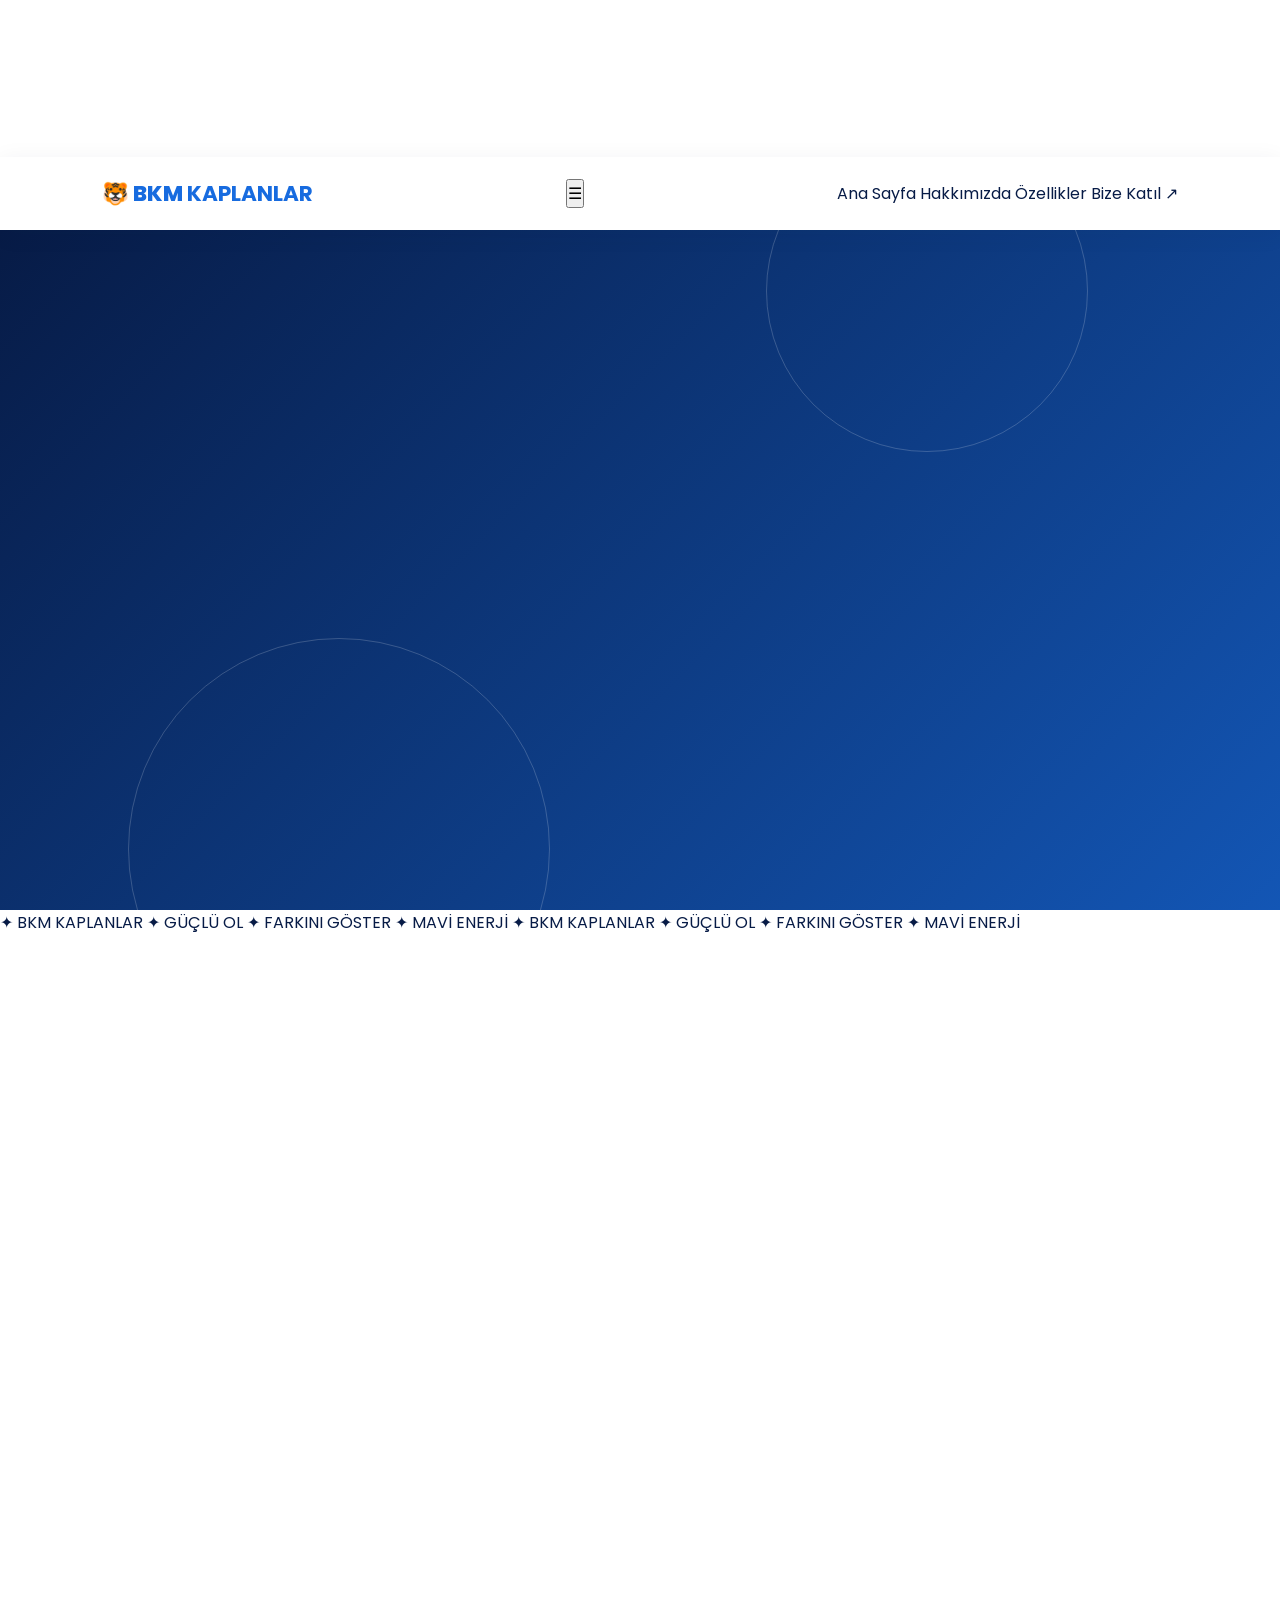
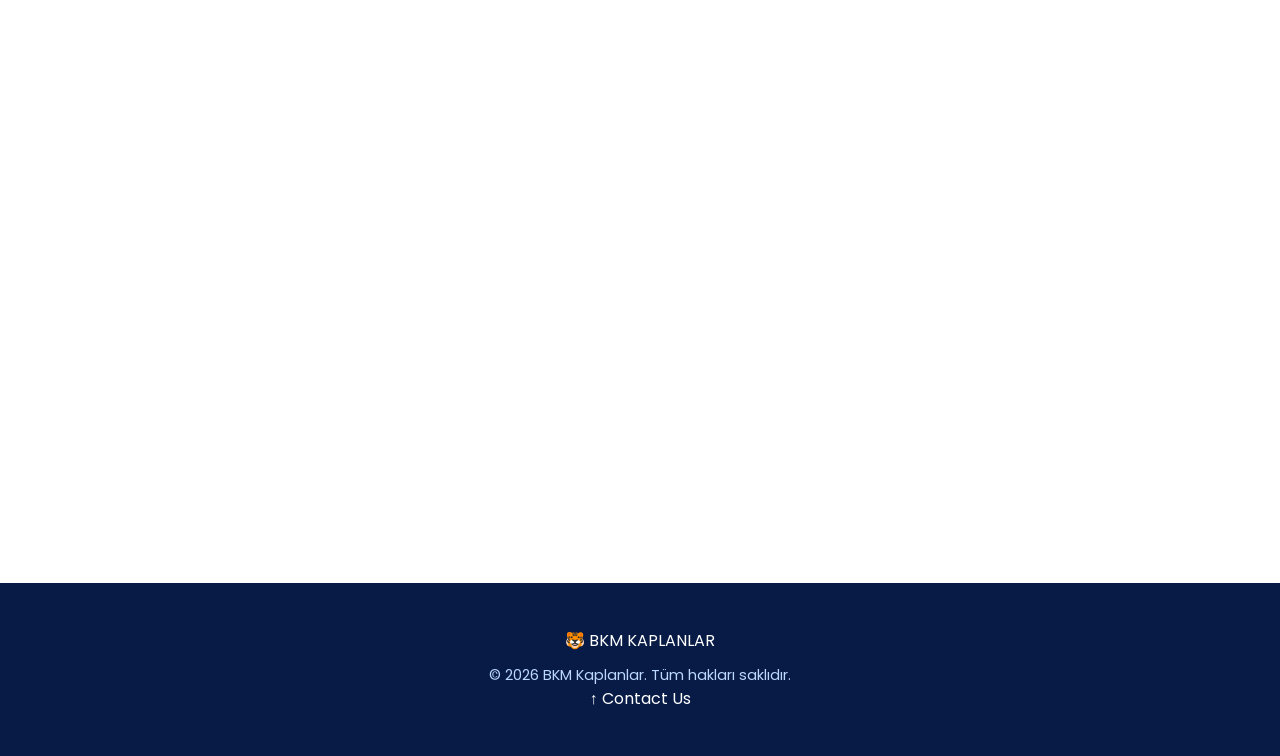
==== commit eb8ed59c: "Revise HTML for BKM Kaplanlar website Updated the HTML structure and content for the BKM Kaplanlar w" ====
--- a/web/index.html
+++ b/web/index.html
@@ -2,257 +2,167 @@
 <!DOCTYPE html>
 <html lang="tr">
 <head>
-  <meta charset="UTF-8">
-  <meta name="viewport" content="width=device-width, initial-scale=1.0">
-  <meta name="theme-color" content="#071b46">
-
-  <title>BKM Tigers 💙🐯</title>
-
-  <meta
-    name="description"
-    content="BKM Tigers dünyasına hoş geldin! Takımımızı keşfet, galerimize göz at ve bize mesaj gönder."
-  >
-
-  <link rel="preconnect" href="https://fonts.googleapis.com">
-  <link rel="preconnect" href="https://fonts.gstatic.com" crossorigin>
-  <link
-    href="https://fonts.googleapis.com/css2?family=Poppins:wght@400;500;600;700;800&display=swap"
-    rel="stylesheet"
-  >
-  <link rel="stylesheet" href="style.css">
-  <script src="script.js" defer></script>
+    <meta charset="UTF-8">
+    <meta name="viewport" content="width=device-width, initial-scale=1.0">
+    <title>BKM Kaplanlar | Gücünü Göster</title>
+    <link rel="stylesheet" href="style.css">
+    <link rel="preconnect" href="https://fonts.googleapis.com">
+    <link href="https://fonts.googleapis.com/css2?family=Orbitron:wght@400;600;800&family=Poppins:wght@300;400;600;700&display=swap" rel="stylesheet">
 </head>
-
 <body>
 
-  <!-- YÜKLEME EKRANI -->
-  <div id="loader" class="loader">
-    <div class="loader-content">
-      <div class="loader-paw" aria-hidden="true">🐾</div>
+    <div class="background-glow"></div>
+    <canvas id="particles"></canvas>
 
-      <h1>BKM <span>TIGERS</span></h1>
-      <p class="loader-message">Kaplanlar hazırlanıyor...</p>
+    <header class="navbar">
+        <a href="#anasayfa" class="logo">
+            <span class="logo-icon">🐯</span>
+            <span>BKM <b>KAPLANLAR</b></span>
+        </a>
 
-      <div
-        class="loader-track"
-        role="progressbar"
-        aria-label="Sayfa yükleniyor"
-        aria-valuemin="0"
-        aria-valuemax="100"
-        aria-valuenow="0"
-        id="loaderTrack"
-      >
-        <div class="loader-progress" id="loaderProgress"></div>
-      </div>
+        <button class="menu-toggle" id="menuToggle" aria-label="Menüyü aç"
+            aria-expanded="false">☰</button>
 
-      <p class="loader-percent" id="loaderPercent">0%</p>
-      <div class="loader-stars" aria-hidden="true">✦　✧　✦　✧　✦</div>
-    </div>
-  </div>
+        <nav id="navMenu">
+            <a href="#anasayfa">Ana Sayfa</a>
+            <a href="#hakkimizda">Hakkımızda</a>
+            <a href="#ozellikler">Özellikler</a>
+            <a href="#iletisim" class="nav-button">Bize Katıl ↗</a>
+        </nav>
+    </header>
 
-  <!-- ARKA PLAN PARÇACIKLARI -->
-  <div
-    class="background-particles"
-    id="particles"
-    aria-hidden="true"
-  ></div>
+    <main>
+        <section class="hero" id="anasayfa">
+            <div class="hero-content reveal">
+                <div class="status">
+                    <span class="status-dot"></span>
+                    MAVİ ENERJİ AKTİF
+                </div>
 
-  <!-- NAVİGASYON -->
-  <nav class="navbar" aria-label="Ana navigasyon">
-    <a href="#home" class="logo">🐯 BKM <span>TIGERS</span></a>
+                <h1>
+                    BKM<br>
+                    <span class="gradient-text">KAPLANLAR</span>
+                </h1>
 
-    <div class="nav-links">
-      <a href="#home">Ana Sayfa</a>
-      <a href="#about">Hakkımızda</a>
-      <a href="#gallery">Galeri</a>
-      <a href="#contact">İletişim</a>
-    </div>
+                <p class="hero-description">
+                    Gücünü göster. Sınırları aş. İz bırak.
+                    Mavi enerjinin ve kaplan ruhunun dünyasına hoş geldin!
+                </p>
 
-    <button
-      class="menu-btn"
-      id="menuBtn"
-      type="button"
-      aria-label="Menüyü aç"
-      aria-expanded="false"
-      aria-controls="site-navigation"
-    >☰</button>
-  </nav>
+                <div class="hero-buttons">
+                    <a href="#hakkimizda" class="primary-button">
+                        Dünyayı Keşfet <span>→</span>
+                    </a>
+                    <a href="#ozellikler" class="secondary-button">
+                        Daha Fazlası
+                    </a>
+                </div>
 
-  <main>
-    <!-- ANA SAYFA -->
-    <section class="hero" id="home">
-      <div class="floating star star1" aria-hidden="true">✦</div>
-      <div class="floating star star2" aria-hidden="true">✧</div>
-      <div class="floating heart" aria-hidden="true">💙</div>
+                <div class="hero-stats">
+                    <div>
+                        <strong>01</strong>
+                        <span>GÜÇ</span>
+                    </div>
+                    <div>
+                        <strong>∞</strong>
+                        <span>ENERJİ</span>
+                    </div>
+                    <div>
+                        <strong>100%</strong>
+                        <span>KAPLAN RUHU</span>
+                    </div>
+                </div>
+            </div>
 
-      <div class="hero-text">
-        <p class="tag">💙 BİR TAKIMDAN DAHA FAZLASI</p>
+            <div class="hero-visual reveal">
+                <div class="orbit orbit-one"></div>
+                <div class="orbit orbit-two"></div>
 
-        <h1>
-          WE ARE<br>
-          <span>BKM TIGERS!</span>
-        </h1>
+                <div class="tiger-circle">
+                    <div class="tiger-glow"></div>
+                    <img src="logo.png" alt=""selam>
+                </div>
 
-        <p class="description">
-          Gücümüz birlikteliğimizden, enerjimiz dostluğumuzdan!
-          BKM Tigers dünyasına hoş geldin.
-        </p>
+                <div class="floating-card card-top">
+                    <span>⚡</span>
+                    <div>
+                        <strong>Güçlü Ol</strong>
+                        <small>Her zaman ileri</small>
+                    </div>
+                </div>
 
-        <div class="hero-buttons">
-          <a href="#about" class="btn primary">Bizi Keşfet ✨</a>
-          <a href="#contact" class="btn secondary">Bize Yaz 💌</a>
-        </div>
-      </div>
+                <div class="floating-card card-bottom">
+                    <span>💎</span>
+                    <div>
+                        <strong>Mavi Güç</strong>
+                        <small>Farkını ortaya koy</small>
+                    </div>
+                </div>
+            </div>
+        </section>
 
-      <div class="mascot">
-        <div class="mascot-circle">
-          <img
-            src="https://images.unsplash.com/photo-1561731216-c3a4d99437d5?auto=format&fit=crop&w=700&q=85"
-            alt="Kaplan fotoğrafı"
-            fetchpriority="high"
-          >
+        <div class="marquee">
+            <div class="marquee-track">
+                <span>✦ BKM KAPLANLAR</span>
+                <span>✦ GÜÇLÜ OL</span>
+                <span>✦ FARKINI GÖSTER</span>
+                <span>✦ MAVİ ENERJİ</span>
+                <span>✦ BKM KAPLANLAR</span>
+                <span>✦ GÜÇLÜ OL</span>
+                <span>✦ FARKINI GÖSTER</span>
+                <span>✦ MAVİ ENERJİ</span>
+            </div>
         </div>
 
-        <span class="bubble">ROARR! 🐯</span>
-      </div>
+        <section class="about section" id="hakkimizda">
+            <div class="section-heading reveal">
+                <span class="eyebrow">BİZ KİMİZ?</span>
+                <h2>Bir Tasarımdan <span class="gradient-text">Daha Fazlası.</span></h2>
+                <p>Güçlü görünüm, modern çizgiler ve etkileyici bir deneyim.</p>
+            </div>
 
-      <div class="scroll-hint" aria-hidden="true">↓ AŞAĞI İN ↓</div>
-    </section>
+            <div class="feature-grid" id="ozellikler">
+                <article class="feature-card reveal">
+                    <div class="feature-icon">⚡</div>
+                    <h3>Dinamik Enerji</h3>
+                    <p>Akıcı geçişler, hareketli ışıklar ve canlı efektlerle fark yarat.</p>
+                    <span class="card-number">01 / ENERGY</span>
+                </article>
 
-    <!-- HAKKIMIZDA -->
-    <section class="about section" id="about">
-      <p class="tag">TANIŞALIM ✨</p>
+                <article class="feature-card reveal">
+                    <div class="feature-icon">🐯</div>
+                    <h3>Kaplan Ruhu</h3>
+                    <p>Gücün, cesaretin ve özgünlüğün birleştiği özel bir dünya.</p>
+                    <span class="card-number">02 / POWER</span>
+                </article>
 
-      <h2>Biz <span>BKM Tigers'ız!</span></h2>
+                <article class="feature-card reveal">
+                    <div class="feature-icon">💎</div>
+                    <h3>Mavi Tasarım</h3>
+                    <p>Neon mavi ışıklar ve koyu arka planla modern bir görünüm.</p>
+                    <span class="card-number">03 / STYLE</span>
+                </article>
+            </div>
+        </section>
 
-      <p class="section-text">
-        Birlikte eğlenen, birlikte öğrenen ve her zaman birbirini
-        destekleyen kocaman bir aileyiz. Her gün yeni bir macera!
-      </p>
+        <section class="cta-section section reveal" id="iletisim">
+            <span class="eyebrow">SIRA SENDE</span>
+            <h2>Kaplan Gibi <span class="gradient-text">Parla!</span></h2>
+            <p>Hayalindeki tasarımı keşfetmeye hazır mısın?</p>
+            <a href="#anasayfa" class="primary-button">Yukarı Dön ↑</a>
+        </section>
+    </main>
+    <center>
+    <iframe src="https://www.google.com/maps/embed?pb=!1m14!1m8!1m3!1d12282.54203313132!2d27.929106!3d39.680413!3m2!1i1024!2i768!4f13.1!3m3!1m2!1s0x14b655616676fb73%3A0x5b1f75c5202bd533!2zUGHFn2EgQWxhbsSxLCBUYXJpaMOnaSBDZW1hbCBLdXRheSBDZC4gTm86MTIsIDEwMDIwIEthcmVzaS9CYWzEsWtlc2ly!5e0!3m2!1sen!2str!4v1679908796798!5m2!1sen!2str" width="600" height="250" style="border:0;" allowfullscreen="" loading="lazy" referrerpolicy="no-referrer-when-downgrade"></iframe>
+    </center>
+    <footer>
+        <a href="#anasayfa" class="footer-logo">🐯 BKM KAPLANLAR</a>
+        <p>© <span id="year"></span> BKM Kaplanlar. Tüm hakları saklıdır.</p>
+        <a href="#anasayfa" class="back-top">↑</a>
+        <a href="contact.html">Contact Us</a>
+    </footer>
 
-      <div class="cards">
-        <article class="card">
-          <div class="card-icon" aria-hidden="true">🤝</div>
-          <h3>Takım Ruhu</h3>
-          <p>Birlikte daha güçlüyüz. Her zaman yan yanayız!</p>
-        </article>
 
-        <article class="card">
-          <div class="card-icon" aria-hidden="true">⚡</div>
-          <h3>Enerji</h3>
-          <p>Bitmeyen heyecan, bolca eğlence ve güzel anılar!</p>
-        </article>
-
-        <article class="card">
-          <div class="card-icon" aria-hidden="true">💙</div>
-          <h3>Dostluk</h3>
-          <p>BKM Tigers demek, kocaman bir aile demek!</p>
-        </article>
-      </div>
-    </section>
-
-    <!-- GALERİ -->
-    <section class="gallery section" id="gallery">
-      <p class="tag">GÜZEL ANILAR 📸</p>
-
-      <h2>Tigers <span>Galerisi</span></h2>
-
-      <p class="section-text">
-        Birbirinden güzel fotoğraflar ve unutulmaz anlar!
-      </p>
-
-      <div class="gallery-grid">
-        <img
-          src="https://images.unsplash.com/photo-1513364776144-60967b0f800f?auto=format&fit=crop&w=700&q=80"
-          alt="Renkli yaratıcılık"
-          loading="lazy"
-        >
-
-        <img
-          src="https://images.unsplash.com/photo-1529156069898-49953e39b3ac?auto=format&fit=crop&w=700&q=80"
-          alt="Arkadaşlarla güzel anlar"
-          loading="lazy"
-        >
-
-        <img
-          src="https://images.unsplash.com/photo-1517245386807-bb43f82c33c4?auto=format&fit=crop&w=700&q=80"
-          alt="Takım çalışması"
-          loading="lazy"
-        >
-      </div>
-
-      <p class="gallery-note">
-        📌 Bunlar örnek görsellerdir. Kendi takım fotoğraflarını ekleyebilirsin.
-      </p>
-    </section>
-
-    <!-- İLETİŞİM -->
-    <section class="contact section" id="contact">
-      <p class="tag">BİZE ULAŞ 💌</p>
-
-      <h2>Bir mesaj <span>bırak!</span></h2>
-
-      <p class="section-text">
-        BKM Tigers'a söylemek istediğin bir şey mi var?
-        Mesajını bize yaz!
-      </p>
-
-      <form id="contactForm" class="contact-form">
-        <label for="name">Adın</label>
-        <input
-          id="name"
-          name="name"
-          type="text"
-          placeholder="Adını yaz..."
-          autocomplete="name"
-          required
-        >
-
-        <label for="email">E-posta adresin</label>
-        <input
-          id="email"
-          name="email"
-          type="email"
-          placeholder="ornek@email.com"
-          autocomplete="email"
-          required
-        >
-
-        <label for="message">Mesajın</label>
-        <textarea
-          id="message"
-          name="message"
-          rows="5"
-          placeholder="Bize bir şeyler yaz 💙"
-          required
-        ></textarea>
-
-        <button type="submit" class="btn primary submit-btn">
-          Mesajı Gönder 💌
-        </button>
-
-        <p id="formStatus" role="status" aria-live="polite"></p>
-      </form>
-    </section>
-  </main>
-
-  <!-- ALT BİLGİ -->
-  <footer>
-    <a href="#home" class="logo">🐯 BKM <span>TIGERS</span></a>
-
-    <p>Sevgiyle, dostlukla ve maviyle! 💙</p>
-
-    <p class="copyright">
-      © <span id="year"></span> BKM Tigers
-    </p>
-  </footer>
-
-  <!-- YUKARI ÇIK -->
-  <button
-    id="topBtn"
-    type="button"
-    aria-label="Yukarı çık"
-  >↑</button>
-
+    <script src="script.js"></script>
 </body>
 </html>
